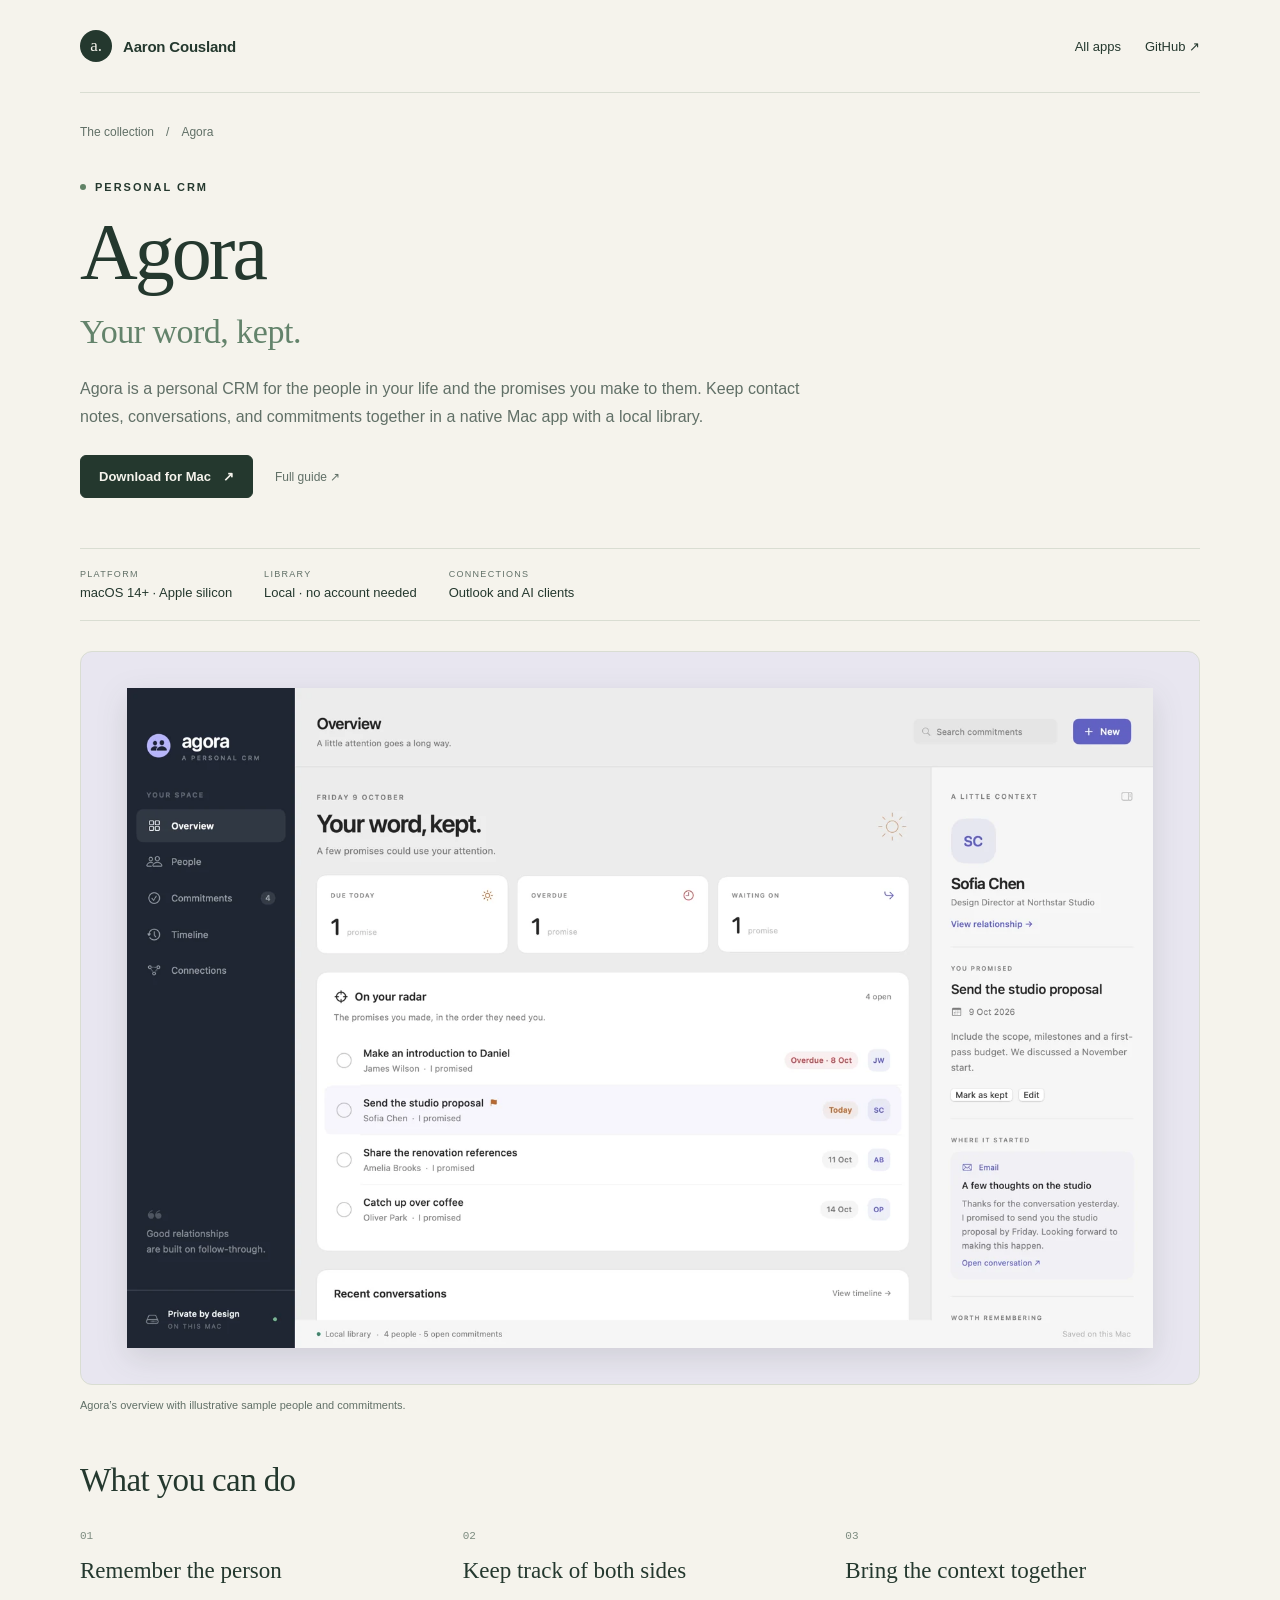
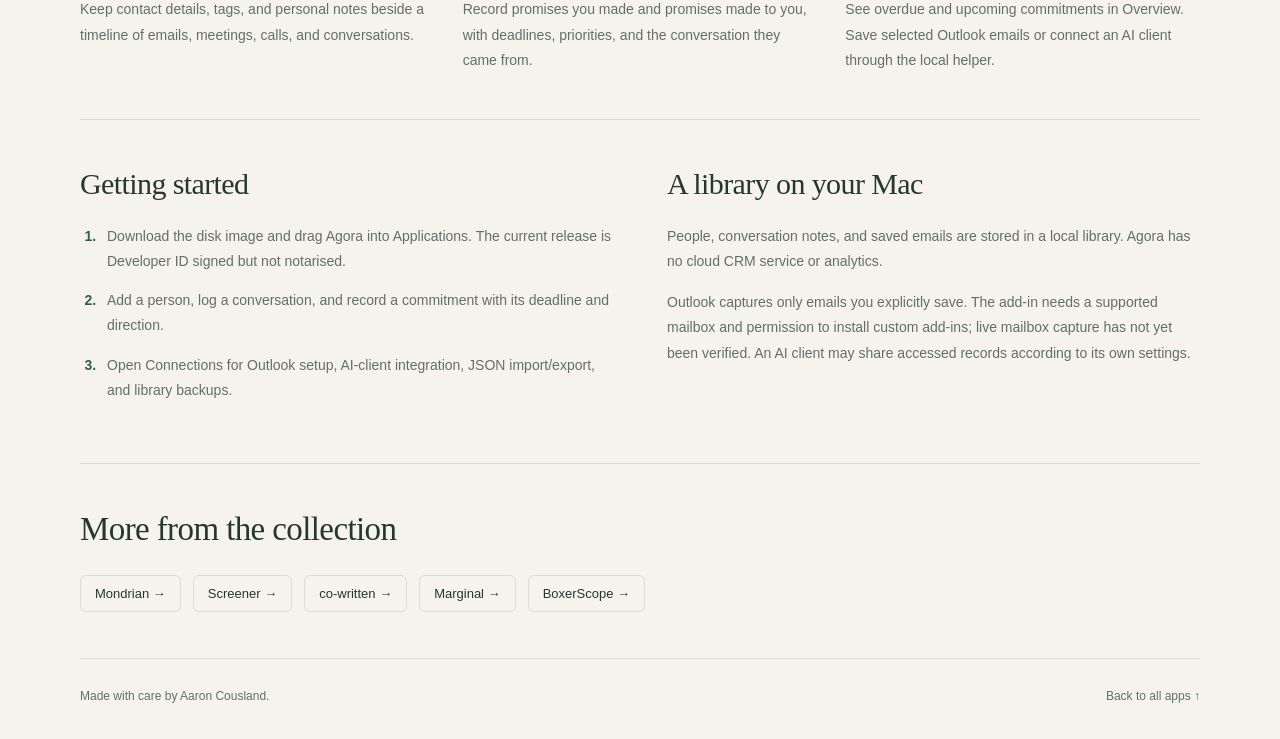
==== agora/index.html @ 53b26734 "Add BoxerScope and dedicated detail pages for all six apps" ====
<!doctype html>
<html lang="en">
<head>
  <meta charset="utf-8">
  <meta name="viewport" content="width=device-width, initial-scale=1">
  <meta name="theme-color" content="#f5f3ec">
  <meta name="description" content="Keep track of your people, conversations, and the promises that connect them.">
  <meta property="og:title" content="Agora — Aaron Cousland">
  <meta property="og:description" content="Keep track of your people, conversations, and the promises that connect them.">
  <meta property="og:type" content="website">
  <meta property="og:url" content="https://acousland.github.io/agora/">
  <meta property="og:image" content="https://acousland.github.io/assets/social.png">
  <meta name="twitter:card" content="summary_large_image">
  <link rel="canonical" href="https://acousland.github.io/agora/">
  <link rel="icon" type="image/svg+xml" href="/assets/favicon.svg">
  <link rel="stylesheet" href="/assets/site.css">
  <title>Agora — Aaron Cousland</title>
</head>
<body class="detail-page">
  <a class="skip-link" href="#about">Skip to app details</a>
  <div class="wrap">
    <header><a class="identity" href="/" aria-label="Aaron Cousland home"><span class="mark" aria-hidden="true">a.</span>Aaron Cousland</a><nav class="header-nav" aria-label="Site"><a class="profile" href="/#apps">All apps</a><a class="profile github-link" href="https://github.com/acousland">GitHub ↗</a></nav></header>
    <main id="about">
      <nav class="breadcrumb" aria-label="Breadcrumb"><a href="/#apps">The collection</a><span aria-hidden="true">/</span><span aria-current="page">Agora</span></nav>
      <section class="detail-intro" aria-labelledby="app-title"><p class="eyebrow"><span class="dot" aria-hidden="true"></span>Personal CRM</p><h1 id="app-title">Agora</h1><p class="detail-tagline">Your word, kept.</p><p class="detail-copy">Agora is a personal CRM for the people in your life and the promises you make to them. Keep contact notes, conversations, and commitments together in a native Mac app with a local library.</p><div class="detail-actions"><a class="button" href="https://github.com/acousland/Agora/releases/latest">Download for Mac <span aria-hidden="true">↗</span></a><a class="source" href="https://github.com/acousland/Agora">Full guide ↗</a></div></section>
      <dl class="facts"><div><dt>Platform</dt><dd>macOS 14+ · Apple silicon</dd></div><div><dt>Library</dt><dd>Local · no account needed</dd></div><div><dt>Connections</dt><dd>Outlook and AI clients</dd></div></dl>
      <figure><div class="detail-visual agora"><img src="/assets/agora.webp" alt="Agora’s overview showing sample people, commitments due today, overdue promises, and recent conversations." width="1600" height="1030" fetchpriority="high"></div><figcaption>Agora’s overview with illustrative sample people and commitments.</figcaption></figure>
      <section class="detail-section" aria-labelledby="features-title"><h2 id="features-title">What you can do</h2><div class="features"><div class="feature"><span class="feature-number" aria-hidden="true">01</span><h3>Remember the person</h3><p>Keep contact details, tags, and personal notes beside a timeline of emails, meetings, calls, and conversations.</p></div><div class="feature"><span class="feature-number" aria-hidden="true">02</span><h3>Keep track of both sides</h3><p>Record promises you made and promises made to you, with deadlines, priorities, and the conversation they came from.</p></div><div class="feature"><span class="feature-number" aria-hidden="true">03</span><h3>Bring the context together</h3><p>See overdue and upcoming commitments in Overview. Save selected Outlook emails or connect an AI client through the local helper.</p></div></div></section>
      <section class="detail-section usage" aria-label="Getting started and app information"><div><h2>Getting started</h2><ol class="steps"><li>Download the disk image and drag Agora into Applications. The current release is Developer ID signed but not notarised.</li><li>Add a person, log a conversation, and record a commitment with its deadline and direction.</li><li>Open Connections for Outlook setup, AI-client integration, JSON import/export, and library backups.</li></ol></div><div class="detail-text"><h2>A library on your Mac</h2><p>People, conversation notes, and saved emails are stored in a local library. Agora has no cloud CRM service or analytics.</p><p>Outlook captures only emails you explicitly save. The add-in needs a supported mailbox and permission to install custom add-ins; live mailbox capture has not yet been verified. An AI client may share accessed records according to its own settings.</p></div></section>
      <section class="detail-section" aria-labelledby="more-title"><h2 id="more-title">More from the collection</h2><nav class="more-apps" aria-label="Other apps"><a href="/mondrian/">Mondrian →</a><a href="/screener/">Screener →</a><a href="/co-written/">co-written →</a><a href="/marginal/">Marginal →</a><a href="/boxerscope/">BoxerScope →</a></nav></section>
    </main>
    <footer><span>Made with care by Aaron Cousland.</span><a href="/#apps">Back to all apps ↑</a></footer>
  </div>
</body>
</html>
---- assets/site.css ----
:root { color-scheme: light; --paper:#f5f3ec; --ink:#24382e; --muted:#617067; --line:#d9ddd2; --accent:#315f48; }
    * { box-sizing:border-box; }
    html { scroll-behavior:smooth; }
    body { margin:0; background:var(--paper); color:var(--ink); font-family:-apple-system,BlinkMacSystemFont,"Segoe UI",sans-serif; -webkit-font-smoothing:antialiased; }
    a { color:inherit; text-decoration:none; }
    a:focus-visible { outline:3px solid #497855; outline-offset:5px; border-radius:3px; }
    .skip-link { position:fixed; top:10px; left:10px; transform:translateY(-150%); background:var(--ink); color:white; padding:12px; z-index:10; }
    .skip-link:focus { transform:translateY(0); }
    .wrap { width:min(1120px,calc(100% - 80px)); margin:auto; }
    header { display:flex; align-items:center; justify-content:space-between; padding:30px 0; border-bottom:1px solid var(--line); gap:20px; }
    .identity { display:flex; align-items:center; gap:11px; font-size:15px; font-weight:600; letter-spacing:-.2px; }
    .mark { display:grid; place-items:center; width:32px; height:32px; background:var(--ink); color:var(--paper); border-radius:50%; font-family:Georgia,serif; font-size:17px; font-weight:400; }
    .profile { font-size:13px; display:flex; gap:8px; align-items:center; }
    .profile:hover, .source:hover { color:var(--accent); text-decoration:underline; text-underline-offset:4px; }
    .intro { padding:76px 0 64px; position:relative; }
    .eyebrow { margin:0 0 22px; display:flex; gap:9px; align-items:center; font-size:11px; letter-spacing:2px; text-transform:uppercase; font-weight:600; }
    .dot { width:6px; height:6px; border-radius:50%; background:#608266; }
    h1 { font-family:Georgia,"Times New Roman",serif; font-size:clamp(46px,6.3vw,76px); line-height:1.08; font-weight:400; letter-spacing:-3px; margin:0 0 24px; }
    h1 em { font-weight:400; color:#63836b; }
    .intro-copy { font-size:17px; line-height:1.65; color:var(--muted); max-width:490px; margin:0; }
    .collection { display:flex; justify-content:space-between; align-items:center; border-top:1px solid var(--line); padding:18px 0 24px; font-size:11px; font-weight:600; text-transform:uppercase; letter-spacing:1.6px; }
    .collection span:last-child { font-weight:400; color:var(--muted); letter-spacing:.5px; text-transform:none; font-size:12px; }
    .grid { display:grid; grid-template-columns:repeat(2,minmax(0,1fr)); gap:24px; }
    .card { display:flex; flex-direction:column; overflow:hidden; border:1px solid var(--line); border-radius:12px; background:#fffefa; }
    .media { position:relative; height:300px; overflow:hidden; display:flex; align-items:center; justify-content:center; border-bottom:1px solid var(--line); padding:24px; }
    .media img.screenshot { display:block; width:100%; height:100%; object-fit:contain; filter:drop-shadow(0 8px 10px #29332a18); border-radius:5px; }
    .mondrian .media { background:#e9ede3; }
    .cowritten .media { background:#ece8df; }
    .marginal .media { background:#e4e9eb; }
    .card-body { padding:25px 27px 26px; display:flex; flex-direction:column; flex:1; }
    .card-heading { display:flex; flex-wrap:wrap; align-items:center; justify-content:space-between; gap:12px; margin-bottom:13px; }
    h2 { font-family:Georgia,"Times New Roman",serif; font-size:29px; line-height:1.2; font-weight:400; letter-spacing:-.6px; margin:0; }
    .tag { flex-shrink:0; font-size:10px; color:var(--muted); border:1px solid var(--line); padding:5px 8px; border-radius:5px; letter-spacing:.3px; }
    .description { font-size:14px; color:var(--muted); line-height:1.65; margin:0 0 25px; }
    .card-footer { display:flex; flex-wrap:wrap; gap:14px 18px; align-items:center; justify-content:space-between; margin-top:auto; }
    .button { display:inline-flex; gap:12px; align-items:center; border:1px solid var(--ink); color:var(--ink); padding:10px 14px; border-radius:6px; font-size:12px; font-weight:600; transition:background .15s,color .15s; }
    .button:hover { background:var(--ink); color:var(--paper); }
    .source { color:var(--muted); font-size:12px; }
    .screener .media { background:#e0e8ec; }
    .devices { width:350px; max-width:94%; position:relative; height:218px; }
    .monitor { width:84%; height:164px; margin:0 auto; padding:7px; background:#24343e; border-radius:9px; box-shadow:0 12px 20px #20384318; }
    .display { width:100%; height:100%; overflow:hidden; border-radius:4px; background:linear-gradient(150deg,#94bfcb,#397382 58%,#23464c); position:relative; }
    .display::before { content:""; position:absolute; width:250px; height:230px; border-radius:50%; background:#b6d5c355; top:55px; left:-90px; }
    .display::after { content:""; position:absolute; width:260px; height:190px; border-radius:50%; background:#d6e7d644; top:100px; right:-80px; }
    .stand { width:43px; height:28px; background:#80939c; margin:0 auto; }
    .stand::after { content:""; display:block; width:94px; height:7px; background:#80939c; border-radius:6px; position:relative; top:24px; left:-25px; }
    .laptop { position:absolute; bottom:0; right:-6px; width:175px; height:110px; border:5px solid #3e505b; border-bottom-width:8px; border-radius:6px; box-shadow:0 8px 20px #20384326; }
    .laptop::after { content:""; position:absolute; height:6px; left:-15px; right:-15px; bottom:-13px; background:#a3b2bb; border-radius:1px 1px 8px 8px; }
    .app-icon { position:absolute; width:66px; height:66px; left:calc(50% - 33px); top:calc(50% - 33px); z-index:1; }
    .laptop .app-icon { width:37px; height:37px; left:calc(50% - 18px); top:calc(50% - 18px); }
    .art-label { position:absolute; bottom:12px; left:18px; color:#576a73; font-size:9px; letter-spacing:1px; text-transform:uppercase; }
    .agora-art { width:280px; height:172px; position:relative; display:grid; place-items:center; }
    .orbit { position:absolute; width:155px; height:155px; border:1px solid #a79e894d; border-radius:50%; }
    .orbit:nth-child(1) { left:20px; }
    .orbit:nth-child(2) { right:20px; }
    .agora-letter { z-index:1; font:76px Georgia,serif; color:#7d7562; }
    .development { font-size:12px; color:var(--muted); display:flex; gap:8px; align-items:center; }
    footer { display:flex; align-items:center; justify-content:space-between; gap:20px; padding:30px 0 36px; margin-top:52px; border-top:1px solid var(--line); font-size:12px; color:var(--muted); }
    footer a { text-underline-offset:4px; }
    footer a:hover { text-decoration:underline; }
    @media(min-width:1000px) { .intro::after { content:"AC / 01"; position:absolute; right:0; top:92px; color:#a5afa2; font:12px ui-monospace,monospace; letter-spacing:2px; writing-mode:vertical-rl; } }
    @media(max-width:700px) { .wrap { width:calc(100% - 36px); } header { padding:22px 0; } .intro { padding:49px 0 44px; } h1 { letter-spacing:-2px; } .intro-copy { font-size:15px; } .grid { grid-template-columns:1fr; gap:20px; } .media { height:275px; padding:20px; } footer { align-items:flex-start; flex-direction:column; gap:12px; margin-top:36px; } }
    @media(prefers-reduced-motion:reduce) { html { scroll-behavior:auto; } .button { transition:none; } }
    .agora .media { background:#e8e6f0; }
    .boxerscope .media { background:#dde2e6; }
    .brand-art { width:200px; height:200px; object-fit:contain; filter:drop-shadow(0 12px 16px #24313a22); }
    .card h2 a:hover { text-decoration:underline; text-underline-offset:5px; }
    .card > a.media:hover .screenshot { filter:drop-shadow(0 10px 14px #29332a30); }
    .header-nav { display:flex; gap:24px; align-items:center; flex-wrap:wrap; }
    .breadcrumb { display:flex; gap:12px; flex-wrap:wrap; padding-top:32px; font-size:12px; color:var(--muted); }
    .breadcrumb a:hover { text-decoration:underline; text-underline-offset:4px; }
    .detail-intro { padding:42px 0 34px; }
    .detail-intro .eyebrow { margin-bottom:16px; }
    .detail-intro h1 { font-size:clamp(48px,7vw,80px); margin-bottom:14px; }
    .detail-tagline { font:400 clamp(24px,3vw,34px)/1.35 Georgia,serif; color:#63836b; max-width:760px; margin:0 0 20px; letter-spacing:-.5px; }
    .detail-copy { font-size:16px; line-height:1.75; color:var(--muted); max-width:740px; margin:0 0 24px; }
    .detail-actions { display:flex; flex-wrap:wrap; align-items:center; gap:16px 22px; }
    .detail-actions .button { padding:13px 18px; font-size:13px; background:var(--ink); color:var(--paper); }
    .detail-actions .button:hover { background:var(--accent); }
    .availability { font-size:13px; color:var(--muted); display:flex; align-items:center; gap:8px; }
    .facts { display:flex; flex-wrap:wrap; gap:16px 32px; padding:20px 0; border-top:1px solid var(--line); border-bottom:1px solid var(--line); margin-bottom:30px; }
    .facts div { min-width:0; }
    .facts dt { text-transform:uppercase; letter-spacing:1.3px; font-size:9px; color:var(--muted); margin-bottom:6px; }
    .facts dd { margin:0; font-size:13px; }
    figure { margin:0; }
    .detail-visual { padding:36px; border:1px solid var(--line); border-radius:12px; background:#e9ede3; display:flex; align-items:center; justify-content:center; min-height:300px; }
    .detail-visual img { display:block; width:100%; height:auto; max-height:660px; object-fit:contain; border-radius:6px; filter:drop-shadow(0 10px 15px #29332a20); }
    .detail-visual.screener { background:#e0e8ec; min-height:360px; }
    .detail-visual.cowritten { background:#ece8df; }
    .detail-visual.marginal { background:#e4e9eb; }
    .detail-visual.agora { background:#e8e6f0; }
    .detail-visual.boxerscope { background:#dde2e6; min-height:350px; }
    .detail-visual.boxerscope img { width:240px; height:240px; }
    .detail-visual .app-icon { width:66px; height:66px; }
    .detail-visual .laptop .app-icon { width:37px; height:37px; }
    figcaption { font-size:11px; color:var(--muted); line-height:1.6; margin-top:12px; }
    .detail-section { padding:46px 0; border-bottom:1px solid var(--line); }
    .detail-section > h2 { font-size:33px; margin-bottom:25px; }
    .features { display:grid; grid-template-columns:repeat(3,minmax(0,1fr)); gap:28px; }
    .feature-number { font:11px ui-monospace,monospace; color:#7d8c80; }
    .feature h3 { font:400 23px/1.3 Georgia,serif; margin:13px 0 11px; }
    .feature p, .steps li, .detail-text p { font-size:14px; color:var(--muted); line-height:1.8; margin:0; }
    .usage { display:grid; grid-template-columns:1fr 1fr; gap:54px; }
    .usage h2 { font-size:30px; margin-bottom:22px; }
    .steps { margin:0; padding-left:20px; }
    .steps li { padding-left:7px; margin-bottom:14px; }
    .steps li::marker { color:var(--accent); font-weight:600; }
    .detail-text p + p { margin-top:16px; }
    .detail-text a { text-decoration:underline; text-underline-offset:3px; }
    .extra-shot { margin-top:28px; }
    .more-apps { display:flex; flex-wrap:wrap; gap:12px; }
    .more-apps a { font-size:13px; padding:10px 14px; border:1px solid var(--line); border-radius:6px; }
    .more-apps a:hover { background:#e9ede3; }
    .detail-page footer { margin-top:0; border-top:0; }
    @media(max-width:700px) {
      .header-nav { gap:14px; }
      .detail-intro { padding:32px 0 28px; }
      .detail-copy { font-size:15px; }
      .detail-visual { padding:18px; min-height:180px; }
      .detail-visual.screener, .detail-visual.boxerscope { min-height:300px; }
      .features, .usage { grid-template-columns:1fr; gap:28px; }
      .detail-section { padding:34px 0; }
      .feature h3 { margin-top:8px; }
      .facts { gap:18px 24px; }
    }
    @media(max-width:380px) { .header-nav .github-link { display:none; } .card-body { padding:22px; } }
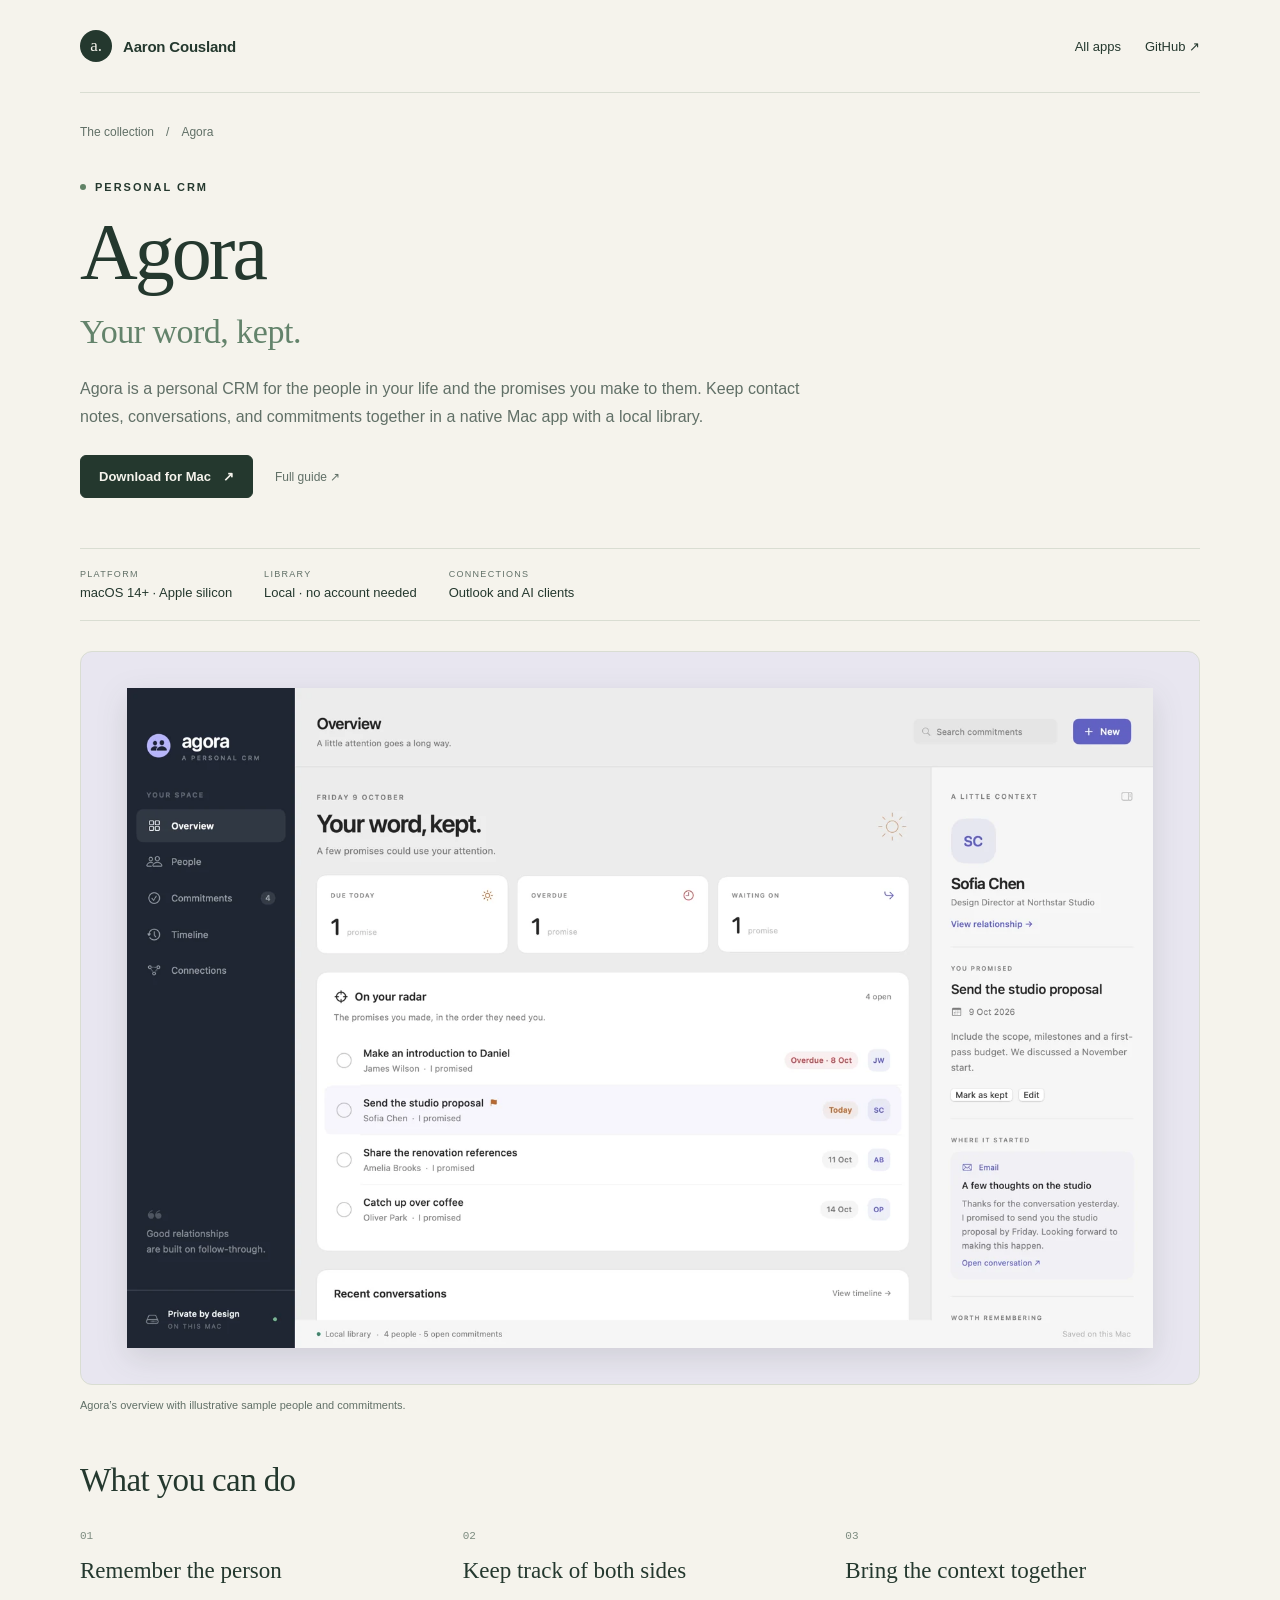
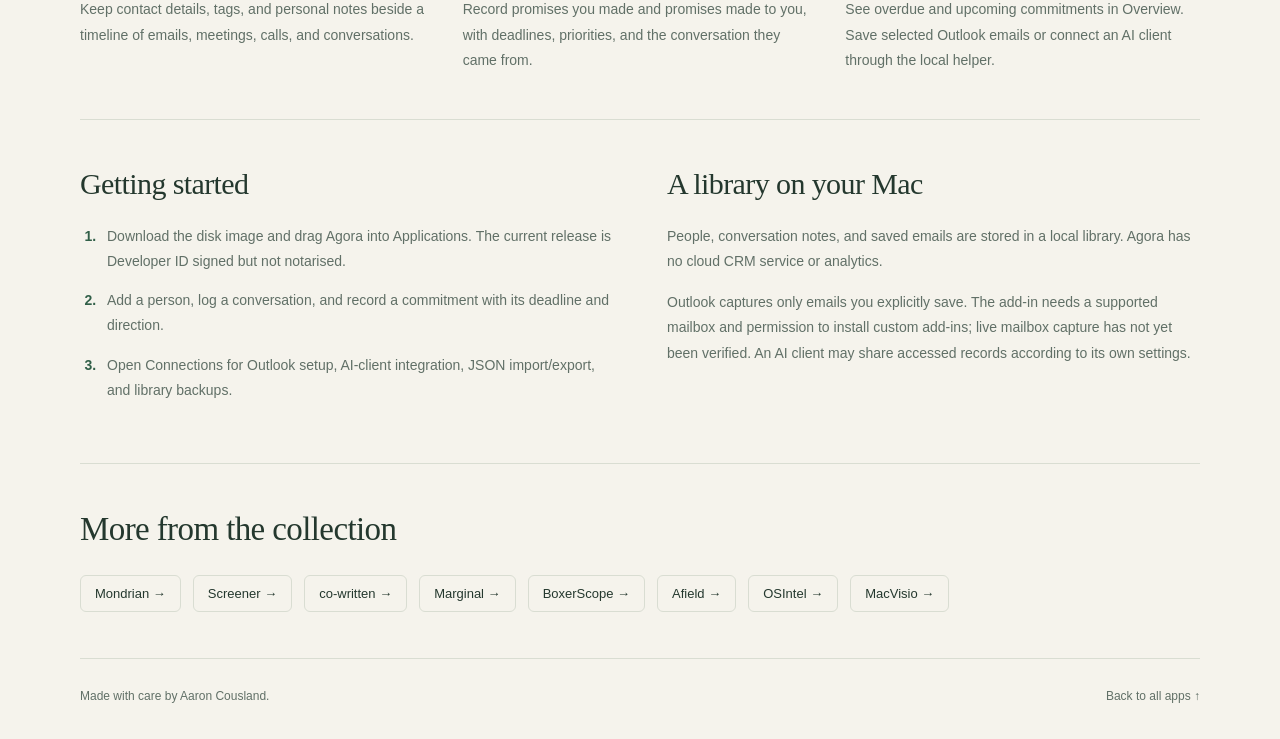
==== commit 6ac8fd97: "Add Afield, OSIntel, and MacVisio to the portfolio" ====
--- a/agora/index.html
+++ b/agora/index.html
@@ -27,7 +27,7 @@
       <figure><div class="detail-visual agora"><img src="/assets/agora.webp" alt="Agora’s overview showing sample people, commitments due today, overdue promises, and recent conversations." width="1600" height="1030" fetchpriority="high"></div><figcaption>Agora’s overview with illustrative sample people and commitments.</figcaption></figure>
       <section class="detail-section" aria-labelledby="features-title"><h2 id="features-title">What you can do</h2><div class="features"><div class="feature"><span class="feature-number" aria-hidden="true">01</span><h3>Remember the person</h3><p>Keep contact details, tags, and personal notes beside a timeline of emails, meetings, calls, and conversations.</p></div><div class="feature"><span class="feature-number" aria-hidden="true">02</span><h3>Keep track of both sides</h3><p>Record promises you made and promises made to you, with deadlines, priorities, and the conversation they came from.</p></div><div class="feature"><span class="feature-number" aria-hidden="true">03</span><h3>Bring the context together</h3><p>See overdue and upcoming commitments in Overview. Save selected Outlook emails or connect an AI client through the local helper.</p></div></div></section>
       <section class="detail-section usage" aria-label="Getting started and app information"><div><h2>Getting started</h2><ol class="steps"><li>Download the disk image and drag Agora into Applications. The current release is Developer ID signed but not notarised.</li><li>Add a person, log a conversation, and record a commitment with its deadline and direction.</li><li>Open Connections for Outlook setup, AI-client integration, JSON import/export, and library backups.</li></ol></div><div class="detail-text"><h2>A library on your Mac</h2><p>People, conversation notes, and saved emails are stored in a local library. Agora has no cloud CRM service or analytics.</p><p>Outlook captures only emails you explicitly save. The add-in needs a supported mailbox and permission to install custom add-ins; live mailbox capture has not yet been verified. An AI client may share accessed records according to its own settings.</p></div></section>
-      <section class="detail-section" aria-labelledby="more-title"><h2 id="more-title">More from the collection</h2><nav class="more-apps" aria-label="Other apps"><a href="/mondrian/">Mondrian →</a><a href="/screener/">Screener →</a><a href="/co-written/">co-written →</a><a href="/marginal/">Marginal →</a><a href="/boxerscope/">BoxerScope →</a></nav></section>
+      <section class="detail-section" aria-labelledby="more-title"><h2 id="more-title">More from the collection</h2><nav class="more-apps" aria-label="Other projects"><a href="/mondrian/">Mondrian →</a><a href="/screener/">Screener →</a><a href="/co-written/">co-written →</a><a href="/marginal/">Marginal →</a><a href="/boxerscope/">BoxerScope →</a><a href="/afield/">Afield →</a><a href="/osintel/">OSIntel →</a><a href="/macvisio/">MacVisio →</a></nav></section>
     </main>
     <footer><span>Made with care by Aaron Cousland.</span><a href="/#apps">Back to all apps ↑</a></footer>
   </div>
--- a/assets/site.css
+++ b/assets/site.css
@@ -63,6 +63,14 @@
     @media(prefers-reduced-motion:reduce) { html { scroll-behavior:auto; } .button { transition:none; } }
     .agora .media { background:#e8e6f0; }
     .boxerscope .media { background:#dde2e6; }
+    .afield .media, .detail-visual.afield { background:#e1e5db; }
+    .osintel .media, .detail-visual.osintel { background:#e0e9ed; }
+    .macvisio .media, .detail-visual.macvisio { background:#e7eaf1; }
+    .card.macvisio { grid-column:1 / -1; display:grid; grid-template-columns:1fr 1fr; }
+    .card.macvisio .media { height:100%; min-height:270px; border-bottom:0; border-right:1px solid var(--line); }
+    .card.macvisio .card-body { justify-content:center; padding:36px; }
+    .card.macvisio .card-footer { margin-top:0; }
+    .detail-visual.osintel img { width:240px; height:240px; }
     .brand-art { width:200px; height:200px; object-fit:contain; filter:drop-shadow(0 12px 16px #24313a22); }
     .card h2 a:hover { text-decoration:underline; text-underline-offset:5px; }
     .card > a.media:hover .screenshot { filter:drop-shadow(0 10px 14px #29332a30); }
@@ -113,6 +121,9 @@
     .more-apps a:hover { background:#e9ede3; }
     .detail-page footer { margin-top:0; border-top:0; }
     @media(max-width:700px) {
+      .card.macvisio { grid-column:auto; display:flex; }
+      .card.macvisio .media { height:275px; min-height:0; border-right:0; border-bottom:1px solid var(--line); }
+      .card.macvisio .card-body { padding:25px 27px 26px; }
       .header-nav { gap:14px; }
       .detail-intro { padding:32px 0 28px; }
       .detail-copy { font-size:15px; }
